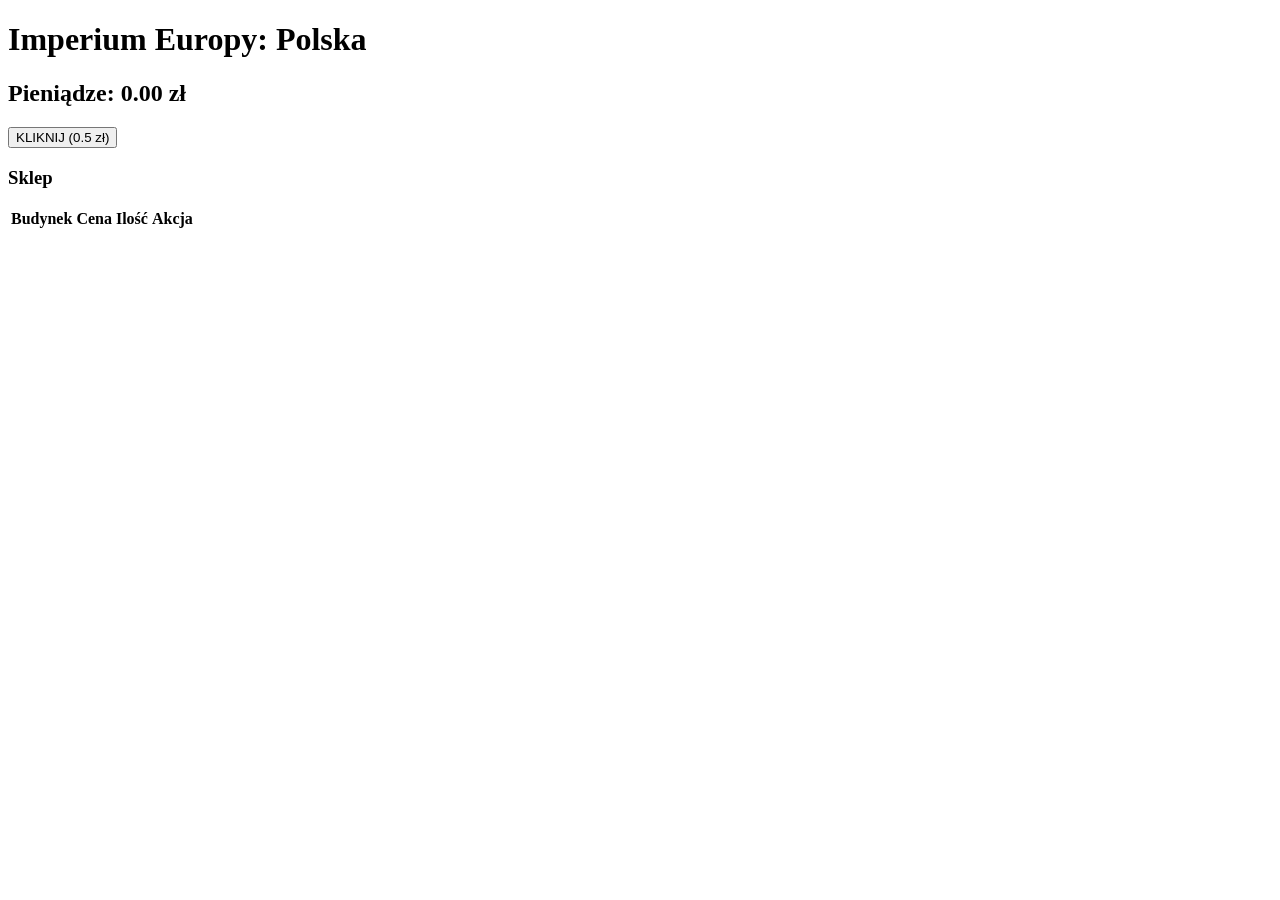
==== index.html @ eb0331c4 "Create index.html" ====
<!DOCTYPE html>
<html lang="pl">
<head>
    <meta charset="UTF-8">
    <meta name="viewport" content="width=device-width, initial-scale=1.0">
    <title>Kliker Imperium</title>
    <link rel="stylesheet" href="style.css">
</head>
<body>

    <div id="game-container">
        <h1>Imperium Europy: <span id="country-name">Polska</span></h1>
        <h2 id="money">Pieniądze: 0.00 zł</h2>
        
        <button id="clickBtn">KLIKNIJ (0.5 zł)</button>
        
        <div id="shop">
            <h3>Sklep</h3>
            <table id="building-table">
                <thead>
                    <tr>
                        <th>Budynek</th>
                        <th>Cena</th>
                        <th>Ilość</th>
                        <th>Akcja</th>
                    </tr>
                </thead>
                <tbody id="building-body">
                    <!-- Tutaj JavaScript będzie wstawiał zawartość -->
                </tbody>
            </table>
        </div>
    </div>

    <!-- Ładowanie skryptu na samym końcu, żeby strona działała poprawnie -->
    <script src="script.js"></script>
</body>
</html>
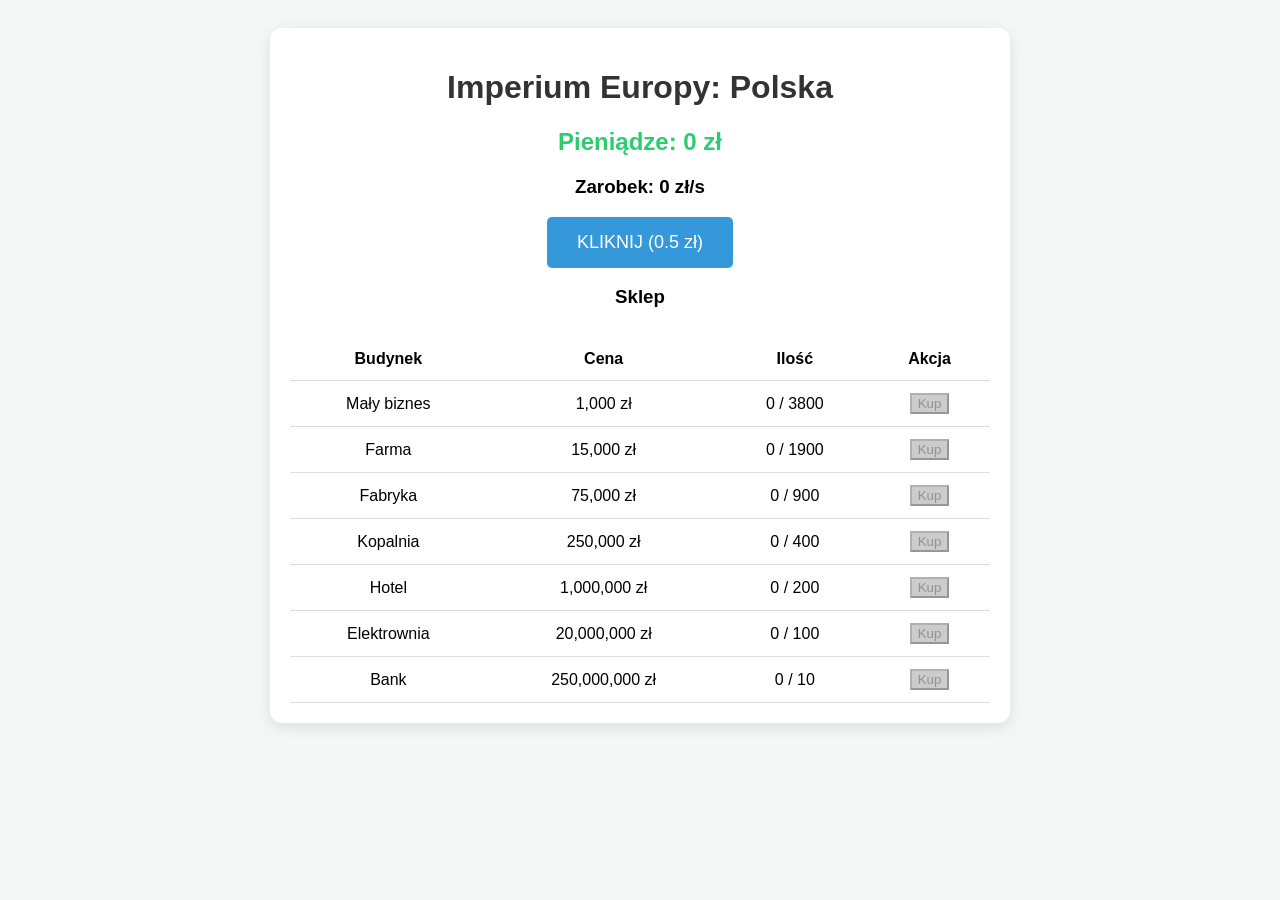
==== commit 12d5d56a: "Update index.html" ====
--- a/index.html
+++ b/index.html
@@ -10,7 +10,8 @@
 
     <div id="game-container">
         <h1>Imperium Europy: <span id="country-name">Polska</span></h1>
-        <h2 id="money">Pieniądze: 0.00 zł</h2>
+        <h2 id="money">Pieniądze: 0 zł</h2>
+<h3 id="income-display">Zarobek: 0 zł/s</h3>
         
         <button id="clickBtn">KLIKNIJ (0.5 zł)</button>
         
--- a/style.css
+++ b/style.css
@@ -0,0 +1,48 @@
+body { 
+    font-family: 'Segoe UI', Tahoma, Geneva, Verdana, sans-serif; 
+    background-color: #f4f7f6; 
+    text-align: center; 
+    padding: 20px; 
+}
+
+#game-container { 
+    max-width: 700px; 
+    margin: 0 auto; 
+    background: white; 
+    padding: 20px; 
+    border-radius: 12px; 
+    box-shadow: 0 4px 15px rgba(0,0,0,0.1); 
+}
+
+h1 { color: #333; }
+#money { color: #2ecc71; font-size: 24px; margin-bottom: 20px; }
+
+#clickBtn { 
+    padding: 15px 30px; 
+    font-size: 18px; 
+    background-color: #3498db; 
+    color: white; 
+    border: none; 
+    border-radius: 5px; 
+    cursor: pointer; 
+    transition: background 0.3s;
+}
+
+#clickBtn:hover { background-color: #2980b9; }
+
+table { 
+    width: 100%; 
+    margin-top: 30px; 
+    border-collapse: collapse; 
+}
+
+th, td { 
+    padding: 12px; 
+    border-bottom: 1px solid #ddd; 
+    text-align: center; 
+}
+
+button:disabled { 
+    background-color: #ccc; 
+    cursor: not-allowed; 
+}
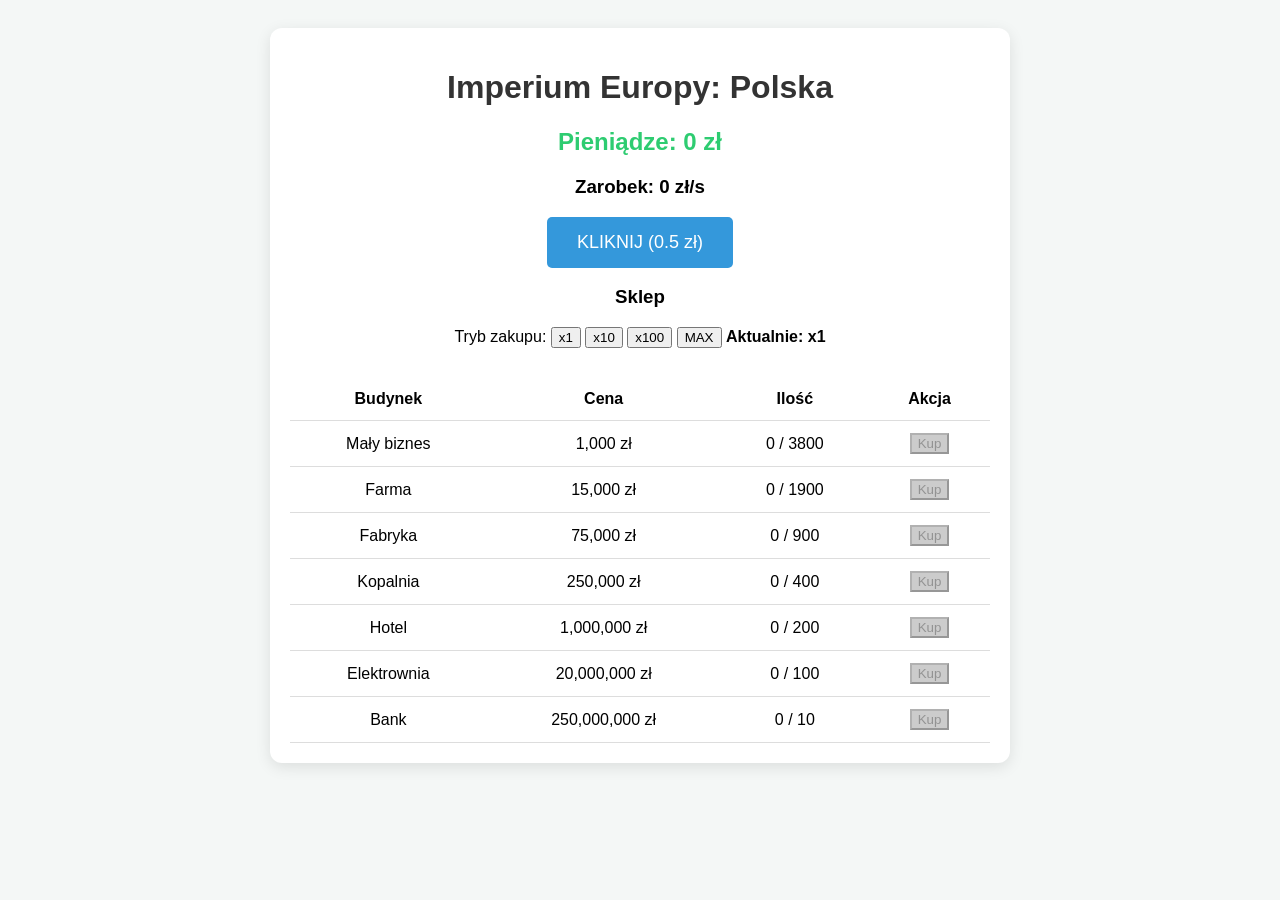
==== commit fef440fd: "Update index.html" ====
--- a/index.html
+++ b/index.html
@@ -11,12 +11,22 @@
     <div id="game-container">
         <h1>Imperium Europy: <span id="country-name">Polska</span></h1>
         <h2 id="money">Pieniądze: 0 zł</h2>
-<h3 id="income-display">Zarobek: 0 zł/s</h3>
+        <h3 id="income-display">Zarobek: 0 zł/s</h3>
         
         <button id="clickBtn">KLIKNIJ (0.5 zł)</button>
         
         <div id="shop">
             <h3>Sklep</h3>
+
+            <div id="buy-mode-selector">
+    <span>Tryb zakupu: </span>
+    <button onclick="setBuyMode(1)">x1</button>
+    <button onclick="setBuyMode(10)">x10</button>
+    <button onclick="setBuyMode(100)">x100</button>
+    <button onclick="setBuyMode('max')">MAX</button>
+    <strong id="current-mode">Aktualnie: x1</strong>
+</div>
+            
             <table id="building-table">
                 <thead>
                     <tr>
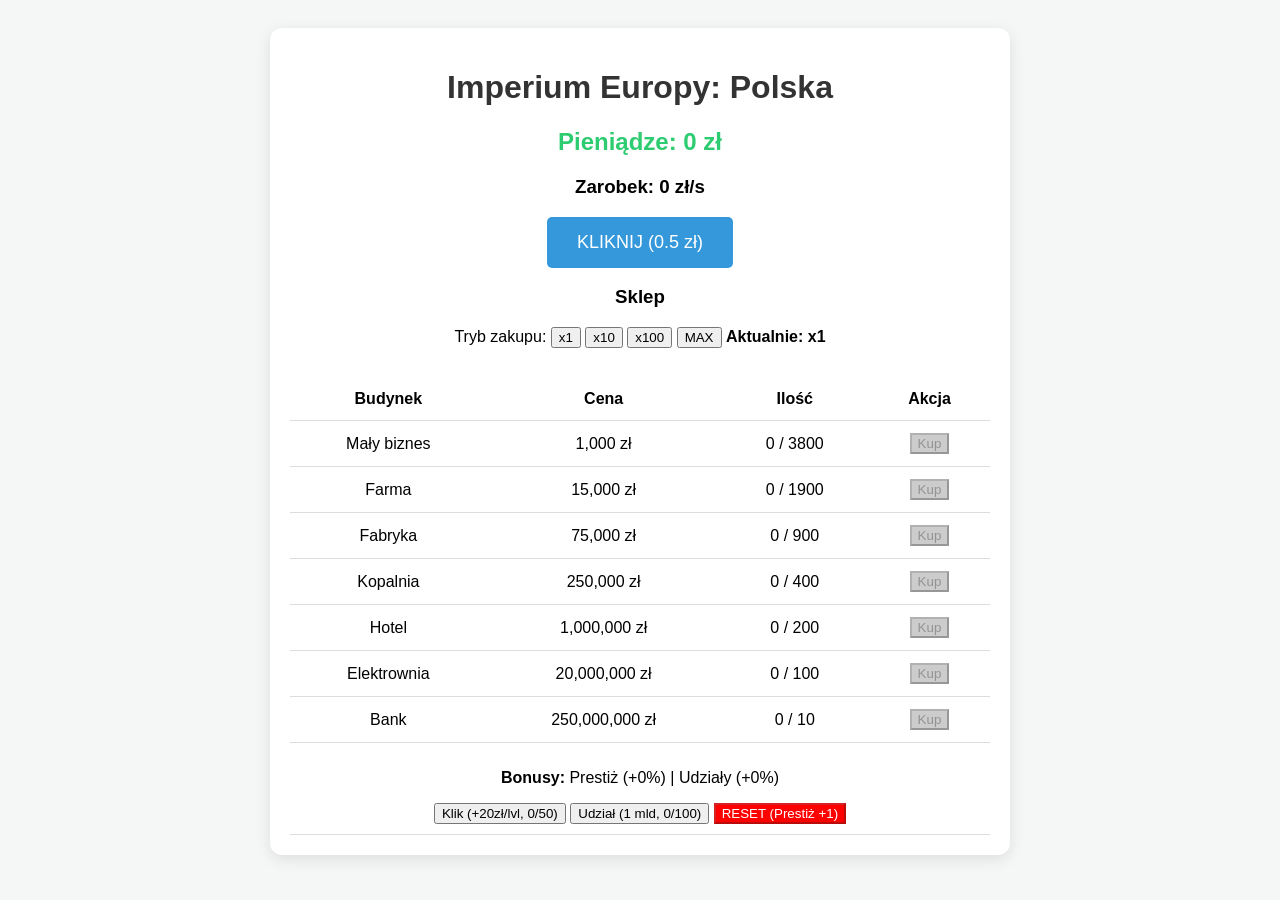
==== commit f5e5dfef: "Update index.html" ====
--- a/index.html
+++ b/index.html
@@ -12,6 +12,7 @@
         <h1>Imperium Europy: <span id="country-name">Polska</span></h1>
         <h2 id="money">Pieniądze: 0 zł</h2>
         <h3 id="income-display">Zarobek: 0 zł/s</h3>
+        <div id="upgrade-container"></div>
         
         <button id="clickBtn">KLIKNIJ (0.5 zł)</button>
         
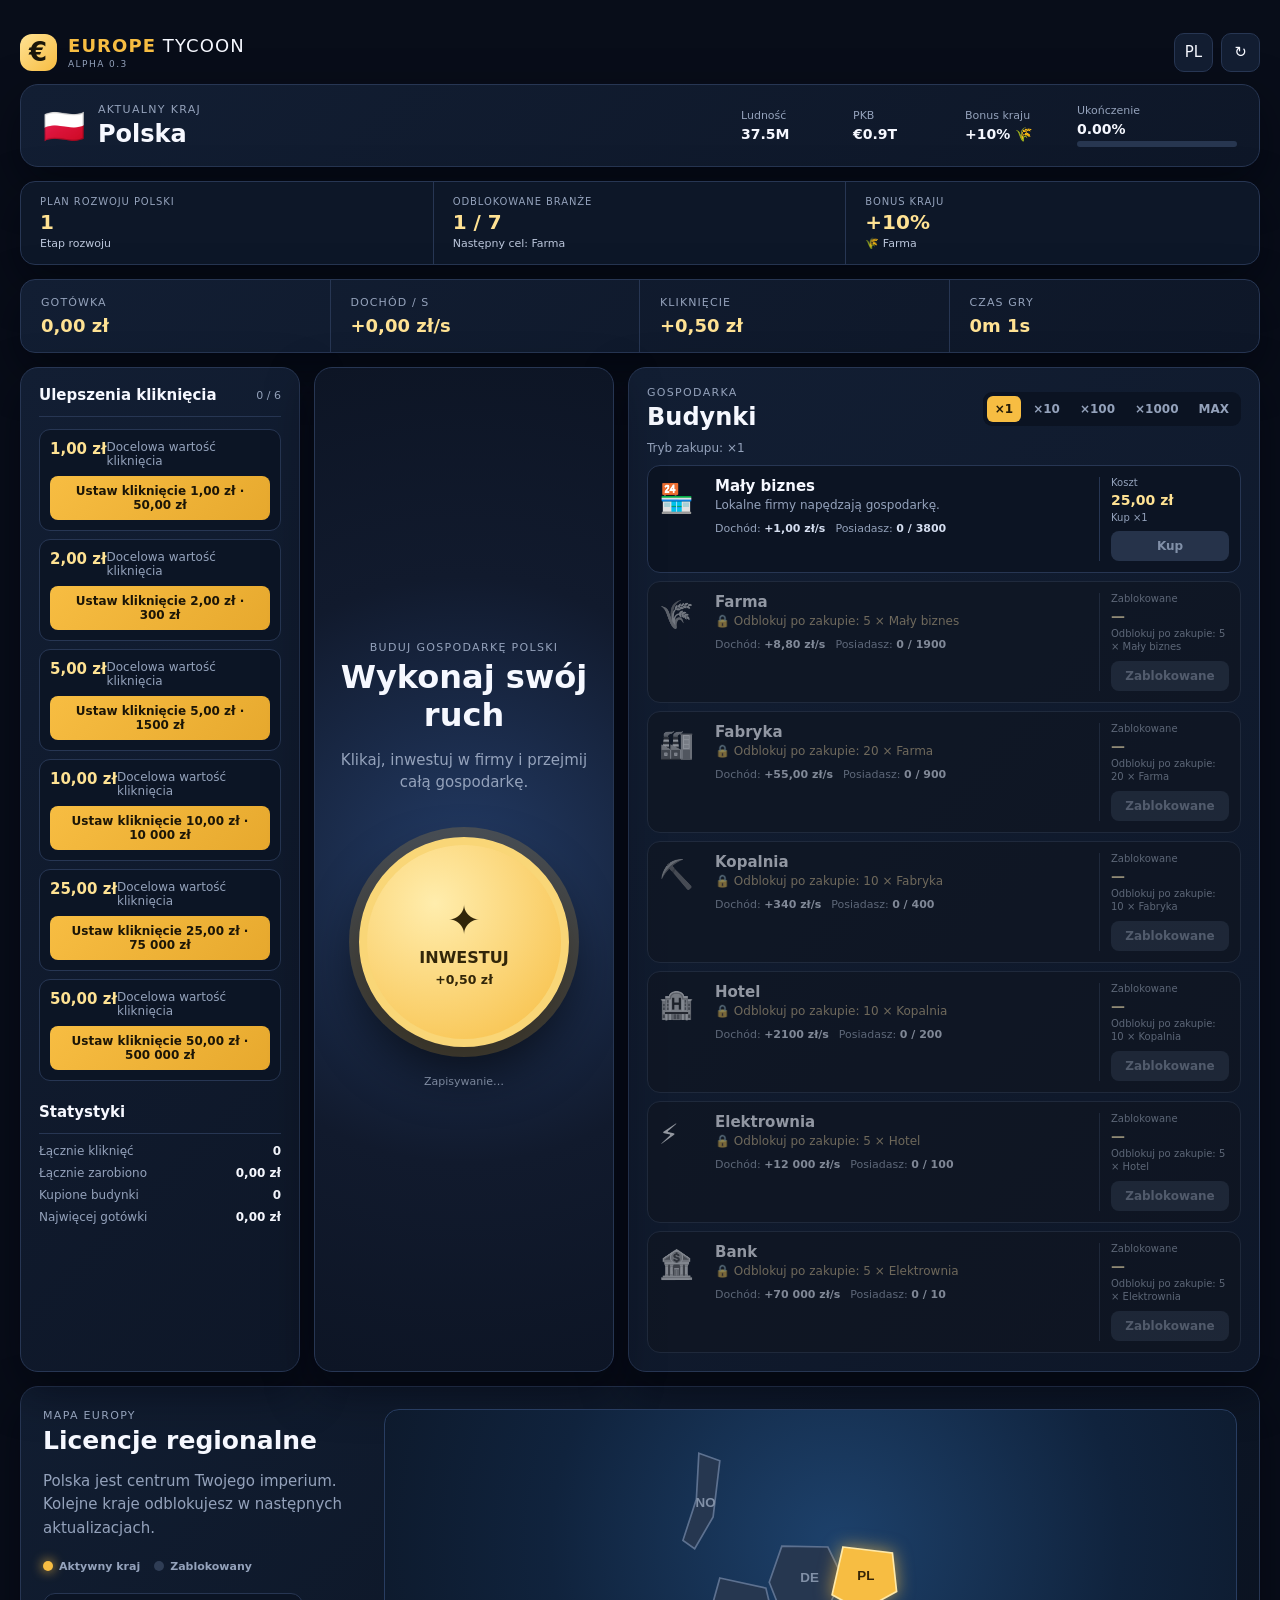
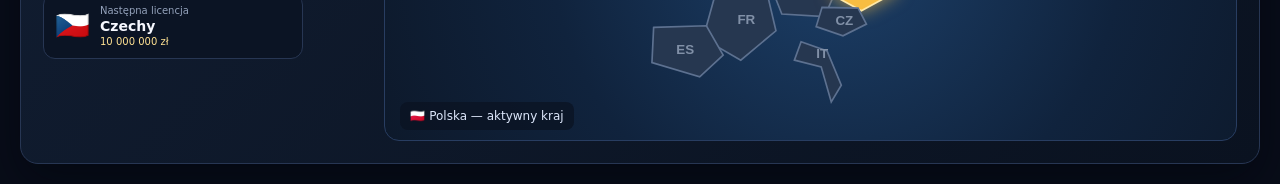
==== commit 585306b6: "Add files via upload" ====
--- a/index.html
+++ b/index.html
@@ -1,50 +1,114 @@
-<!DOCTYPE html>
+<!doctype html>
 <html lang="pl">
-<head>
-    <meta charset="UTF-8">
-    <meta name="viewport" content="width=device-width, initial-scale=1.0">
-    <title>Kliker Imperium</title>
-    <link rel="stylesheet" href="style.css">
-</head>
-<body>
+  <head>
+    <meta charset="UTF-8" />
+    <meta name="viewport" content="width=device-width, initial-scale=1.0" />
+    <meta name="theme-color" content="#0a1020" />
+    <title>Europe Tycoon — Alpha 0.3</title>
+    <link rel="stylesheet" href="css/style.css" />
+    <link rel="stylesheet" href="css/map.css" />
+    <link rel="stylesheet" href="css/part3.css" />
+    <script defer src="js/data.js"></script>
+    <script defer src="js/i18n.js"></script>
+    <script defer src="js/part3.js"></script>
+    <script defer src="js/storage.js"></script>
+    <script defer src="js/game.js"></script>
+    <script defer src="js/ui.js"></script>
+    <script defer src="js/app.js"></script>
+  </head>
+  <body>
+    <main class="app-shell">
+      <header class="topbar">
+        <a class="brand" href="#" aria-label="Europe Tycoon">
+          <span class="brand-mark">€</span>
+          <span><strong>EUROPE</strong> TYCOON <small>ALPHA 0.3</small></span>
+        </a>
+        <div class="topbar-actions">
+          <button class="icon-button" id="languageButton" type="button" title="Change language">PL</button>
+          <button class="icon-button" id="resetButton" type="button" title="Reset save" data-i18n-title="resetSave">↻</button>
+        </div>
+      </header>
 
-    <div id="game-container">
-        <h1>Imperium Europy: <span id="country-name">Polska</span></h1>
-        <h2 id="money">Pieniądze: 0 zł</h2>
-        <h3 id="income-display">Zarobek: 0 zł/s</h3>
-        <div id="upgrade-container"></div>
-        
-        <button id="clickBtn">KLIKNIJ (0.5 zł)</button>
-        
-        <div id="shop">
-            <h3>Sklep</h3>
+      <section class="country-banner" aria-label="Current country">
+        <div class="country-title"><span class="flag">🇵🇱</span><div><p data-i18n="currentCountry">Aktualny kraj</p><h1 data-i18n="poland">Polska</h1></div></div>
+          <div class="country-data">
+          <div><span data-i18n="population">Ludność</span><strong>37.5M</strong></div>
+          <div><span data-i18n="gdp">PKB</span><strong>€0.9T</strong></div>
+          <div><span data-i18n="countryBonus">Bonus kraju</span><strong>+10% 🌾</strong></div>
+            <div class="completion"><span data-i18n="completion">Ukończenie</span><strong id="completionText">0.00%</strong><i><b id="completionBar"></b></i></div>
+          </div>
+        </section>
 
-            <div id="buy-mode-selector">
-    <span>Tryb zakupu: </span>
-    <button onclick="setBuyMode(1)">x1</button>
-    <button onclick="setBuyMode(10)">x10</button>
-    <button onclick="setBuyMode(100)">x100</button>
-    <button onclick="setBuyMode('max')">MAX</button>
-    <strong id="current-mode">Aktualnie: x1</strong>
-</div>
-            
-            <table id="building-table">
-                <thead>
-                    <tr>
-                        <th>Budynek</th>
-                        <th>Cena</th>
-                        <th>Ilość</th>
-                        <th>Akcja</th>
-                    </tr>
-                </thead>
-                <tbody id="building-body">
-                    <!-- Tutaj JavaScript będzie wstawiał zawartość -->
-                </tbody>
-            </table>
+      <section class="development-panel" aria-label="Poland development">
+        <div><p data-i18n="polishFocus">Plan rozwoju Polski</p><strong id="developmentStage">1</strong><span data-i18n="developmentStage">Etap rozwoju</span></div>
+        <div><p data-i18n="unlockedBuildings">Odblokowane branże</p><strong id="unlockedBuildings">1 / 7</strong><span id="nextUnlockText"></span></div>
+        <div><p data-i18n="countryBonus">Bonus kraju</p><strong>+10%</strong><span>🌾 <span data-i18n="farm">Farma</span></span></div>
+      </section>
+
+      <section class="economy-strip" aria-label="Economy summary">
+        <article><span data-i18n="cash">Gotówka</span><strong id="cashValue">0 zł</strong></article>
+        <article><span data-i18n="incomePerSecond">Dochód / s</span><strong id="incomeValue">+0 zł/s</strong></article>
+        <article><span data-i18n="clickPower">Kliknięcie</span><strong id="clickValue">+0.50 zł</strong></article>
+        <article><span data-i18n="playTime">Czas gry</span><strong id="playTimeValue">0m 0s</strong></article>
+      </section>
+
+      <section class="game-grid">
+        <aside class="side-panel">
+          <div class="panel-heading"><p data-i18n="clickUpgrades">Ulepszenia kliknięcia</p><span id="upgradeLevel">0 / 6</span></div>
+          <div id="upgradeList" class="upgrade-list"></div>
+          <div class="panel-heading stats-heading"><p data-i18n="statistics">Statystyki</p></div>
+          <dl class="stats-list">
+            <div><dt data-i18n="totalClicks">Łącznie kliknięć</dt><dd id="totalClicks">0</dd></div>
+            <div><dt data-i18n="totalEarned">Łącznie zarobiono</dt><dd id="totalEarned">0 zł</dd></div>
+            <div><dt data-i18n="buildingsBought">Kupione budynki</dt><dd id="buildingsBought">0</dd></div>
+            <div><dt data-i18n="bestCash">Najwięcej gotówki</dt><dd id="bestCash">0 zł</dd></div>
+          </dl>
+        </aside>
+
+        <section class="clicker-panel" aria-label="Clicker">
+          <p class="eyebrow" data-i18n="buildTheEconomy">Buduj gospodarkę Polski</p>
+          <h2 data-i18n="makeYourMove">Wykonaj swój ruch</h2>
+          <p class="clicker-copy" data-i18n="clickHint">Klikaj, inwestuj w firmy i przejmij całą gospodarkę.</p>
+          <button class="click-button" id="clickButton" type="button" aria-label="Earn money"><span>✦</span><strong data-i18n="invest">INWESTUJ</strong><small id="clickButtonValue">+0.50 zł</small></button>
+          <div class="click-area" id="clickArea" aria-hidden="true"></div>
+          <p class="save-status" id="saveStatus" data-i18n="saving">Zapisywanie…</p>
+        </section>
+
+        <section class="buildings-panel">
+          <div class="buildings-header">
+            <div><p class="eyebrow" data-i18n="economy">Gospodarka</p><h2 data-i18n="buildings">Budynki</h2></div>
+            <div class="buy-modes" role="group" aria-label="Purchase quantity">
+              <button type="button" data-quantity="1">×1</button><button type="button" data-quantity="10">×10</button><button type="button" data-quantity="100">×100</button><button type="button" data-quantity="1000">×1000</button><button type="button" data-quantity="max" data-i18n="max">MAX</button>
+            </div>
+          </div>
+          <p class="purchase-note" id="purchaseNote"></p>
+          <div id="buildingList" class="building-list"></div>
+        </section>
+      </section>
+
+      <section class="map-panel" aria-label="Europe map">
+        <div class="map-copy">
+          <p class="eyebrow" data-i18n="europeMap">Mapa Europy</p>
+          <h2 data-i18n="licenses">Licencje regionalne</h2>
+          <p data-i18n="mapHint">Polska jest centrum Twojego imperium. Kolejne kraje odblokujesz w następnych aktualizacjach.</p>
+          <div class="map-legend"><span><i class="active"></i><b data-i18n="activeCountry">Aktywny kraj</b></span><span><i></i><b data-i18n="lockedCountry">Zablokowany</b></span></div>
+          <div class="license-card"><span id="licenseFlag">🇨🇿</span><div><small data-i18n="nextLicense">Następna licencja</small><strong id="licenseName">Czechy</strong><em id="licenseCost">10 000 000 zł</em></div></div>
         </div>
-    </div>
-
-    <!-- Ładowanie skryptu na samym końcu, żeby strona działała poprawnie -->
-    <script src="script.js"></script>
-</body>
+        <div class="map-wrap">
+          <svg class="europe-map" viewBox="0 0 700 370" role="img" aria-label="Stylized interactive map of Europe">
+            <path class="sea" d="M20,25H680V345H20Z" />
+            <g class="country-shape locked" data-country="norway"><path d="M217 42l25 9-8 67-22 38-14-10 16-49z"/><text x="213" y="106">NO</text></g>
+            <g class="country-shape locked" data-country="germany"><path d="M316 153l55 1 17 35-21 48-51-3-15-38z"/><text x="338" y="196">DE</text></g>
+            <g class="country-shape locked" data-country="france"><path d="M242 191l55 12 12 51-42 35-45-26z"/><text x="263" y="246">FR</text></g>
+            <g class="country-shape active" data-country="poland"><path d="M389 154l59 7 5 46-42 23-35-19z"/><text x="406" y="193">PL</text></g>
+            <g class="country-shape locked" data-country="czechia"><path d="M364 226l43 1 10 19-28 14-32-11z"/><text x="380" y="247">CZ</text></g>
+            <g class="country-shape locked" data-country="italy"><path d="M339 267l31 11 17 41-12 20-12-42-32-8z"/><text x="357" y="286">IT</text></g>
+            <g class="country-shape locked" data-country="spain"><path d="M163 250l63-2 20 35-28 26-57-17z"/><text x="190" y="282">ES</text></g>
+          </svg>
+          <p id="mapSelection" class="map-selection" data-i18n="mapSelectedPoland">🇵🇱 Polska — aktywny kraj</p>
+        </div>
+      </section>
+    </main>
+    <div class="toast" id="toast" role="status" aria-live="polite"></div>
+  </body>
 </html>
--- a/css/style.css
+++ b/css/style.css
@@ -0,0 +1 @@
+:root{--bg:#080d19;--panel:#111a2c;--panel2:#17233a;--line:#273653;--ink:#f6f8ff;--muted:#94a2bb;--gold:#f7bd42;--gold2:#ffe293;--green:#54d49a;--shadow:0 18px 45px #01040c80}*{box-sizing:border-box}body{margin:0;background:radial-gradient(1000px 500px at 30% -20%,#213761 0,transparent 62%),var(--bg);color:var(--ink);font:15px Inter,ui-sans-serif,system-ui,-apple-system,BlinkMacSystemFont,"Segoe UI",sans-serif}.app-shell{max-width:1500px;margin:auto;padding:20px}.topbar{min-height:64px;display:flex;align-items:center;justify-content:space-between}.brand{display:flex;align-items:center;gap:11px;text-decoration:none;color:var(--ink);font-size:18px;letter-spacing:.06em}.brand strong{color:var(--gold)}.brand small{display:block;font-size:9px;color:var(--muted);letter-spacing:.16em;margin-top:3px}.brand-mark{display:grid;place-items:center;width:37px;height:37px;border-radius:12px;color:#1a160a;background:linear-gradient(135deg,var(--gold2),var(--gold));font-size:26px;font-weight:900}.topbar-actions{display:flex;gap:8px}.icon-button{width:39px;height:39px;border:1px solid var(--line);border-radius:10px;background:#121d31;color:var(--ink);cursor:pointer}.country-banner,.economy-strip,.side-panel,.clicker-panel,.buildings-panel{border:1px solid var(--line);box-shadow:var(--shadow);background:linear-gradient(135deg,#121e33,#0e1728)}.country-banner{border-radius:18px;padding:18px 22px;display:flex;align-items:center;justify-content:space-between;gap:25px}.country-title{display:flex;align-items:center;gap:13px}.flag{font-size:34px}.country-title p,.eyebrow{font-size:11px;text-transform:uppercase;letter-spacing:.12em;color:var(--muted);margin:0 0 4px}.country-title h1{font-size:24px;margin:0}.country-data{display:flex;gap:32px;align-items:center}.country-data div{display:grid;gap:4px;min-width:80px}.country-data span{font-size:11px;color:var(--muted)}.country-data strong{font-size:14px}.completion{min-width:160px!important}.completion i{display:block;background:#273650;height:6px;border-radius:9px;overflow:hidden}.completion b{display:block;height:100%;background:linear-gradient(90deg,var(--gold),var(--gold2));width:0}.economy-strip{margin-top:14px;border-radius:15px;display:grid;grid-template-columns:repeat(4,1fr);overflow:hidden}.economy-strip article{padding:16px 20px;border-right:1px solid var(--line)}.economy-strip article:last-child{border:0}.economy-strip span{font-size:11px;text-transform:uppercase;letter-spacing:.1em;color:var(--muted);display:block;margin-bottom:6px}.economy-strip strong{font-size:18px;color:var(--gold2)}.game-grid{margin-top:14px;display:grid;grid-template-columns:280px minmax(300px,.8fr) minmax(440px,1.7fr);gap:14px}.side-panel,.clicker-panel,.buildings-panel{border-radius:18px;padding:18px}.panel-heading{display:flex;justify-content:space-between;align-items:center;border-bottom:1px solid var(--line);padding-bottom:12px}.panel-heading p{font-weight:750;margin:0}.panel-heading span{font-size:11px;color:var(--muted)}.upgrade-list{display:grid;gap:8px;margin-top:12px}.upgrade-card{padding:10px;border:1px solid var(--line);background:#0c1525;border-radius:11px}.upgrade-card>div{display:flex;justify-content:space-between;margin-bottom:8px}.upgrade-card span{font-size:12px;color:var(--muted)}button{font:inherit}.upgrade-card button,.building-buy button{width:100%;border:0;border-radius:8px;background:linear-gradient(135deg,var(--gold),#e7a92e);color:#1c1607;font-weight:800;font-size:12px;padding:8px;cursor:pointer}.upgrade-card.owned button,.upgrade-card button:disabled,.building-buy button:disabled{background:#26334a;color:#8190a8;cursor:not-allowed}.stats-heading{margin-top:22px}.stats-list{margin:10px 0 0;display:grid;gap:8px}.stats-list div{display:flex;justify-content:space-between;gap:8px}.stats-list dt{color:var(--muted);font-size:12px}.stats-list dd{margin:0;font-weight:700;font-size:12px}.clicker-panel{position:relative;overflow:hidden;display:flex;flex-direction:column;align-items:center;justify-content:center;text-align:center;min-height:600px;background:radial-gradient(circle at center,#233b65,#111a2d 56%,#0d1525)}.clicker-panel h2{font-size:32px;margin:0}.clicker-copy{max-width:280px;color:var(--muted);line-height:1.5}.click-button{z-index:2;margin:28px 0 17px;width:210px;height:210px;border-radius:50%;border:8px solid #f9d677;background:radial-gradient(circle at 35% 30%,#ffedad,var(--gold));box-shadow:0 0 0 10px #f3bb4330,0 25px 50px #0009;color:#322609;cursor:pointer;display:grid;place-content:center;gap:5px;transition:transform .12s,filter .12s}.click-button:hover{filter:brightness(1.08);transform:translateY(-2px)}.click-button:active{transform:scale(.95)}.click-button span{font-size:40px}.click-button strong{font-size:16px}.click-button small{font-weight:800}.click-area{position:absolute;inset:0;pointer-events:none}.floating-cash{position:absolute;color:var(--gold2);font-size:20px;text-shadow:0 2px 8px #000;animation:float .9s ease-out forwards}@keyframes float{to{transform:translateY(-95px);opacity:0}}.save-status{font-size:11px;color:var(--muted)}.buildings-header{display:flex;justify-content:space-between;align-items:center;gap:10px}.buildings-header h2{margin:0;font-size:24px}.buy-modes{display:flex;gap:4px;background:#0b1322;padding:4px;border-radius:9px}.buy-modes button{padding:6px 8px;background:transparent;border:0;border-radius:6px;color:var(--muted);font-size:12px;font-weight:700;cursor:pointer}.buy-modes button.selected{background:var(--gold);color:#231a08}.purchase-note{color:var(--muted);font-size:12px;margin:10px 0}.building-list{display:grid;gap:8px}.building-card{min-height:100px;display:grid;grid-template-columns:45px 1fr 130px;gap:11px;padding:11px;border:1px solid var(--line);border-radius:13px;background:#0c1423;transition:border-color .2s,transform .2s}.building-card:hover{border-color:#4b6492;transform:translateY(-1px)}.building-card.is-complete{opacity:.62}.building-icon{font-size:28px;padding-top:5px}.building-info h3{margin:0;font-size:15px}.building-info p{margin:3px 0 10px;color:var(--muted);font-size:12px}.building-meta{display:flex;gap:10px;flex-wrap:wrap;font-size:11px;color:var(--muted)}.building-meta strong{color:#d5def0}.building-buy{border-left:1px solid var(--line);padding-left:11px;display:grid;align-content:center;gap:4px}.building-buy span,.building-buy small{font-size:10px;color:var(--muted)}.building-buy strong{font-size:14px;color:var(--gold2)}.building-buy button{margin-top:4px}.toast{position:fixed;left:50%;bottom:22px;transform:translate(-50%,20px);opacity:0;background:#233553;border:1px solid #5876a7;color:#fff;border-radius:10px;padding:10px 15px;box-shadow:var(--shadow);transition:.2s;pointer-events:none}.toast.show{opacity:1;transform:translate(-50%,0)}@media(max-width:1100px){.game-grid{grid-template-columns:260px 1fr}.buildings-panel{grid-column:1/-1}.clicker-panel{min-height:470px}.country-data{gap:15px}}@media(max-width:720px){.app-shell{padding:12px}.country-banner{align-items:flex-start;flex-direction:column}.country-data{display:grid;grid-template-columns:1fr 1fr;width:100%}.economy-strip{grid-template-columns:1fr 1fr}.economy-strip article:nth-child(2){border-right:0}.economy-strip article:nth-child(-n+2){border-bottom:1px solid var(--line)}.game-grid{grid-template-columns:1fr}.side-panel{order:3}.buildings-panel{grid-column:auto}.clicker-panel{min-height:400px}.building-card{grid-template-columns:38px 1fr}.building-buy{grid-column:1/-1;border-left:0;border-top:1px solid var(--line);padding:8px 0 0;grid-template-columns:repeat(3,1fr);align-items:center}.building-buy button{margin:0}.buy-modes{flex-wrap:wrap;justify-content:flex-end}.completion{min-width:0!important}}
--- a/css/map.css
+++ b/css/map.css
@@ -0,0 +1,5 @@
+.map-panel{margin-top:14px;display:grid;grid-template-columns:minmax(250px,.55fr) minmax(360px,1.45fr);gap:18px;padding:22px;border:1px solid var(--line);border-radius:18px;background:linear-gradient(135deg,#111d31,#0a1220);box-shadow:var(--shadow)}
+.map-panel h2{margin:0 0 10px;font-size:25px}.map-copy>p:not(.eyebrow){color:var(--muted);line-height:1.55;max-width:330px}.map-legend{display:flex;gap:14px;margin:20px 0}.map-legend span{display:flex;align-items:center;gap:6px;font-size:11px;color:var(--muted)}.map-legend i{width:10px;height:10px;border-radius:50%;background:#2f3d55}.map-legend i.active{background:var(--gold);box-shadow:0 0 12px var(--gold)}
+.license-card{display:flex;gap:10px;align-items:center;padding:11px;border:1px solid var(--line);border-radius:12px;background:#0b1424;max-width:260px}.license-card>span{font-size:28px}.license-card div{display:grid;gap:2px}.license-card small,.license-card em{font-size:10px;color:var(--muted);font-style:normal}.license-card strong{font-size:14px}.license-card em{color:var(--gold2)}
+.map-wrap{border:1px solid #283d61;border-radius:15px;background:radial-gradient(circle at 53% 40%,#1d416b,#10233d 58%,#0d192b);padding:8px;position:relative;overflow:hidden}.europe-map{width:100%;height:310px}.sea{fill:transparent}.country-shape path{fill:#263750;stroke:#5d7190;stroke-width:2;transition:fill .15s,filter .15s}.country-shape text{font:700 16px Inter,Arial,sans-serif;fill:#8190a7;pointer-events:none}.country-shape{cursor:pointer}.country-shape.active path{fill:var(--gold);stroke:#ffe9a8;filter:drop-shadow(0 0 10px #f7bd42aa)}.country-shape.active text{fill:#352506}.country-shape:hover path{fill:#405575}.country-shape.active:hover path{fill:#ffce5b}.map-selection{position:absolute;bottom:10px;left:15px;margin:0;font-size:12px;color:#dce6fa;background:#0a1321bb;padding:7px 10px;border-radius:8px}
+@media(max-width:800px){.map-panel{grid-template-columns:1fr}.map-wrap{min-height:260px}.europe-map{height:250px}}
--- a/css/part3.css
+++ b/css/part3.css
@@ -0,0 +1,3 @@
+.development-panel{margin-top:14px;display:grid;grid-template-columns:repeat(3,1fr);border:1px solid var(--line);border-radius:15px;overflow:hidden;background:#0d1728;box-shadow:var(--shadow)}
+.development-panel>div{display:grid;gap:3px;padding:14px 19px;border-right:1px solid var(--line)}.development-panel>div:last-child{border-right:0}.development-panel p{margin:0;color:var(--muted);font-size:10px;text-transform:uppercase;letter-spacing:.09em}.development-panel strong{font-size:20px;color:var(--gold2)}.development-panel span{font-size:11px;color:#bbc6db}.building-card.is-locked{opacity:.56;filter:saturate(.65)}.building-card.is-locked .building-icon{filter:grayscale(1)}.building-card.is-locked .building-info p{color:#c3a56a}.building-card.is-locked .building-buy small{line-height:1.25}.upgrade-card>div strong{color:var(--gold2)}
+@media(max-width:720px){.development-panel{grid-template-columns:1fr}.development-panel>div{border-right:0;border-bottom:1px solid var(--line)}.development-panel>div:last-child{border-bottom:0}}
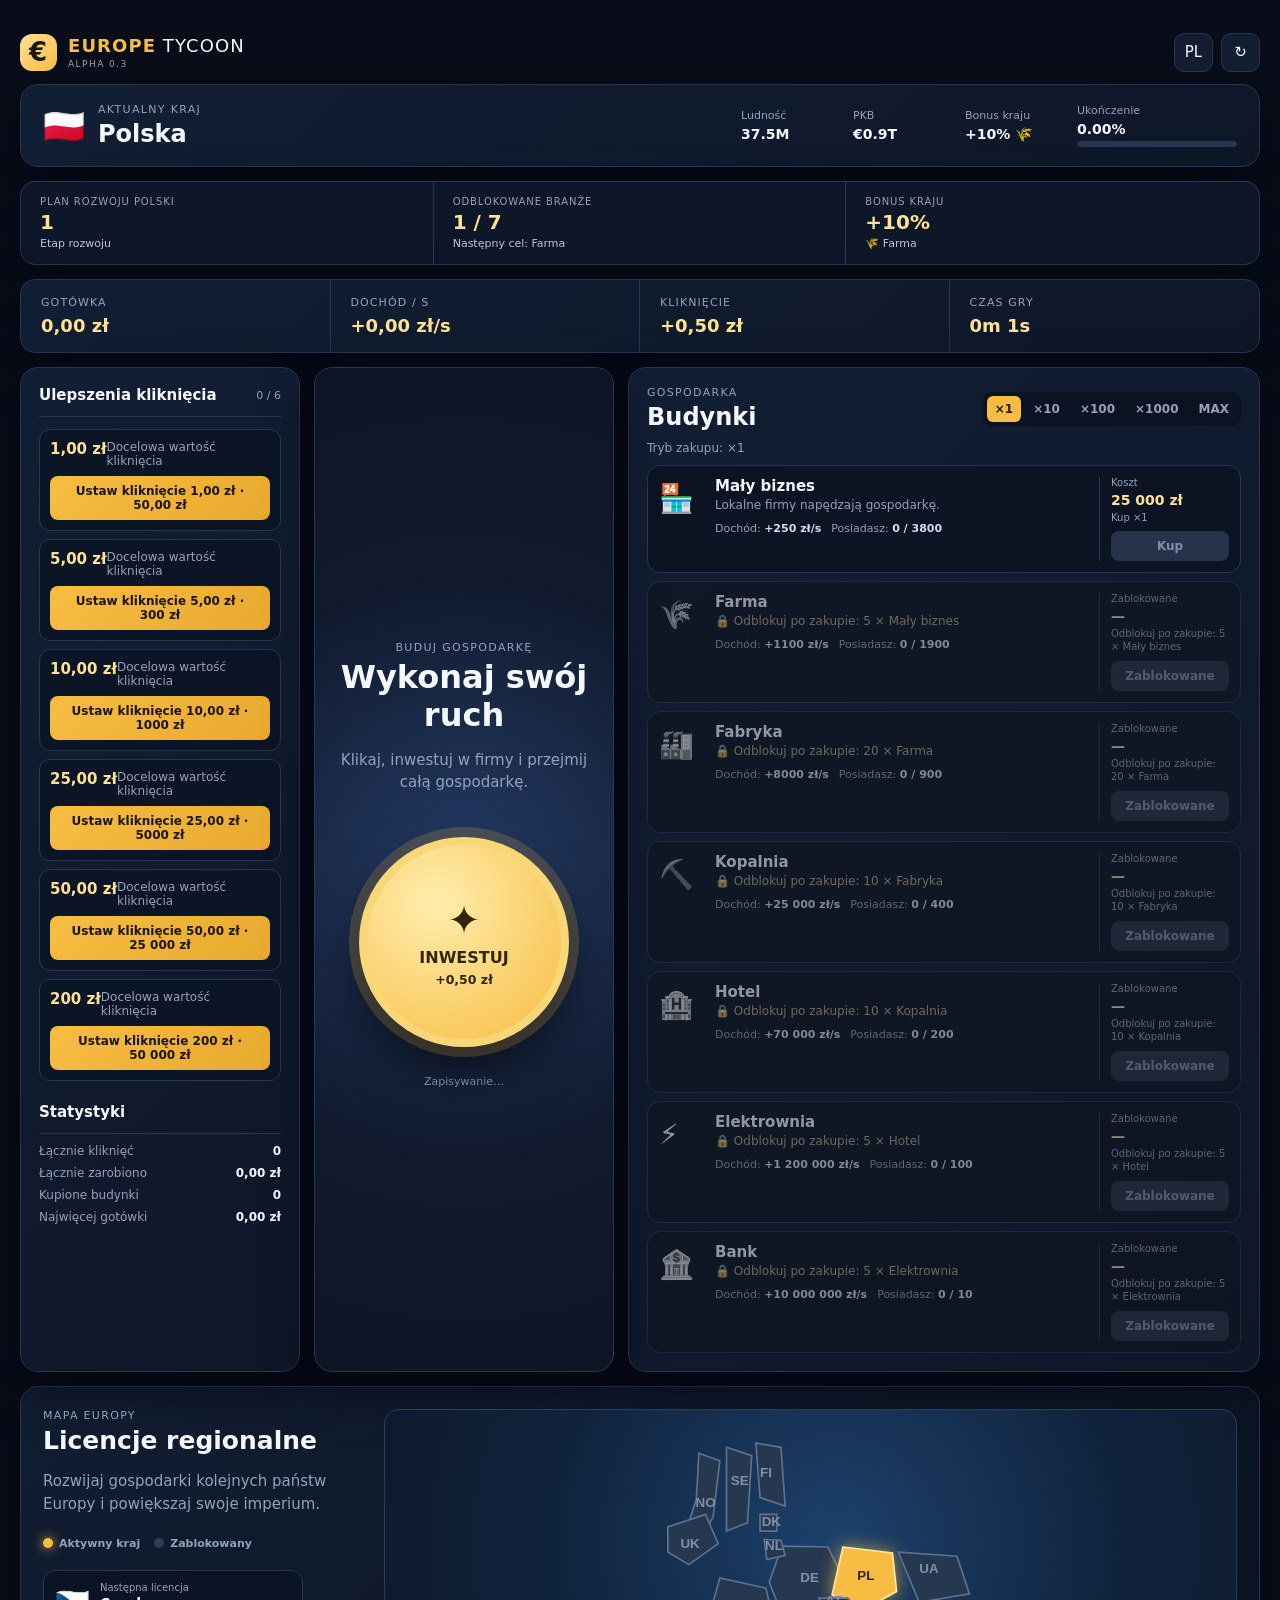
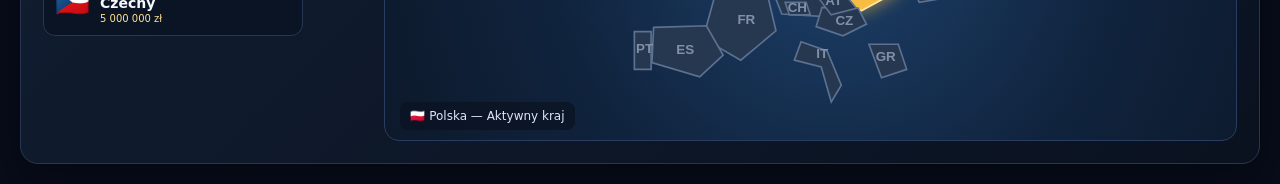
==== commit c90b15af: "Update index.html" ====
--- a/index.html
+++ b/index.html
@@ -104,6 +104,16 @@
             <g class="country-shape locked" data-country="czechia"><path d="M364 226l43 1 10 19-28 14-32-11z"/><text x="380" y="247">CZ</text></g>
             <g class="country-shape locked" data-country="italy"><path d="M339 267l31 11 17 41-12 20-12-42-32-8z"/><text x="357" y="286">IT</text></g>
             <g class="country-shape locked" data-country="spain"><path d="M163 250l63-2 20 35-28 26-57-17z"/><text x="190" y="282">ES</text></g>
+            <g class="country-shape locked" data-country="netherlands"><path d="M295 145l20 1 5 18-22 5z"/><text x="296" y="158">NL</text></g>
+            <g class="country-shape locked" data-country="uk"><path d="M180 130l45-15 15 35-35 25-25-15z"/><text x="195" y="155">UK</text></g>
+            <g class="country-shape locked" data-country="austria"><path d="M360 215l35 0 10 12-30 8z"/><text x="368" y="223">AT</text></g>
+            <g class="country-shape locked" data-country="switzerland"><path d="M320 220l25 0 5 15-25 0z"/><text x="323" y="231">CH</text></g>
+            <g class="country-shape locked" data-country="sweden"><path d="M250 35l30 10-5 80-25 10z"/><text x="255" y="80">SE</text></g>
+            <g class="country-shape locked" data-country="ukraine"><path d="M455 160l70 5 15 45-60 10z"/><text x="480" y="185">UA</text></g>
+            <g class="country-shape locked" data-country="portugal"><path d="M140 255l20 0 0 45-20 0z"/><text x="142" y="280">PT</text></g>
+            <g class="country-shape locked" data-country="greece"><path d="M420 270l35 0 10 30-30 10z"/><text x="428" y="290">GR</text></g>
+            <g class="country-shape locked" data-country="finland"><path d="M285 30l30 5 5 70-30-10z"/><text x="290" y="70">FI</text></g>
+            <g class="country-shape locked" data-country="denmark"><path d="M290 115l20 0 0 20-20 0z"/><text x="292" y="129">DK</text></g>
           </svg>
           <p id="mapSelection" class="map-selection" data-i18n="mapSelectedPoland">🇵🇱 Polska — aktywny kraj</p>
         </div>
